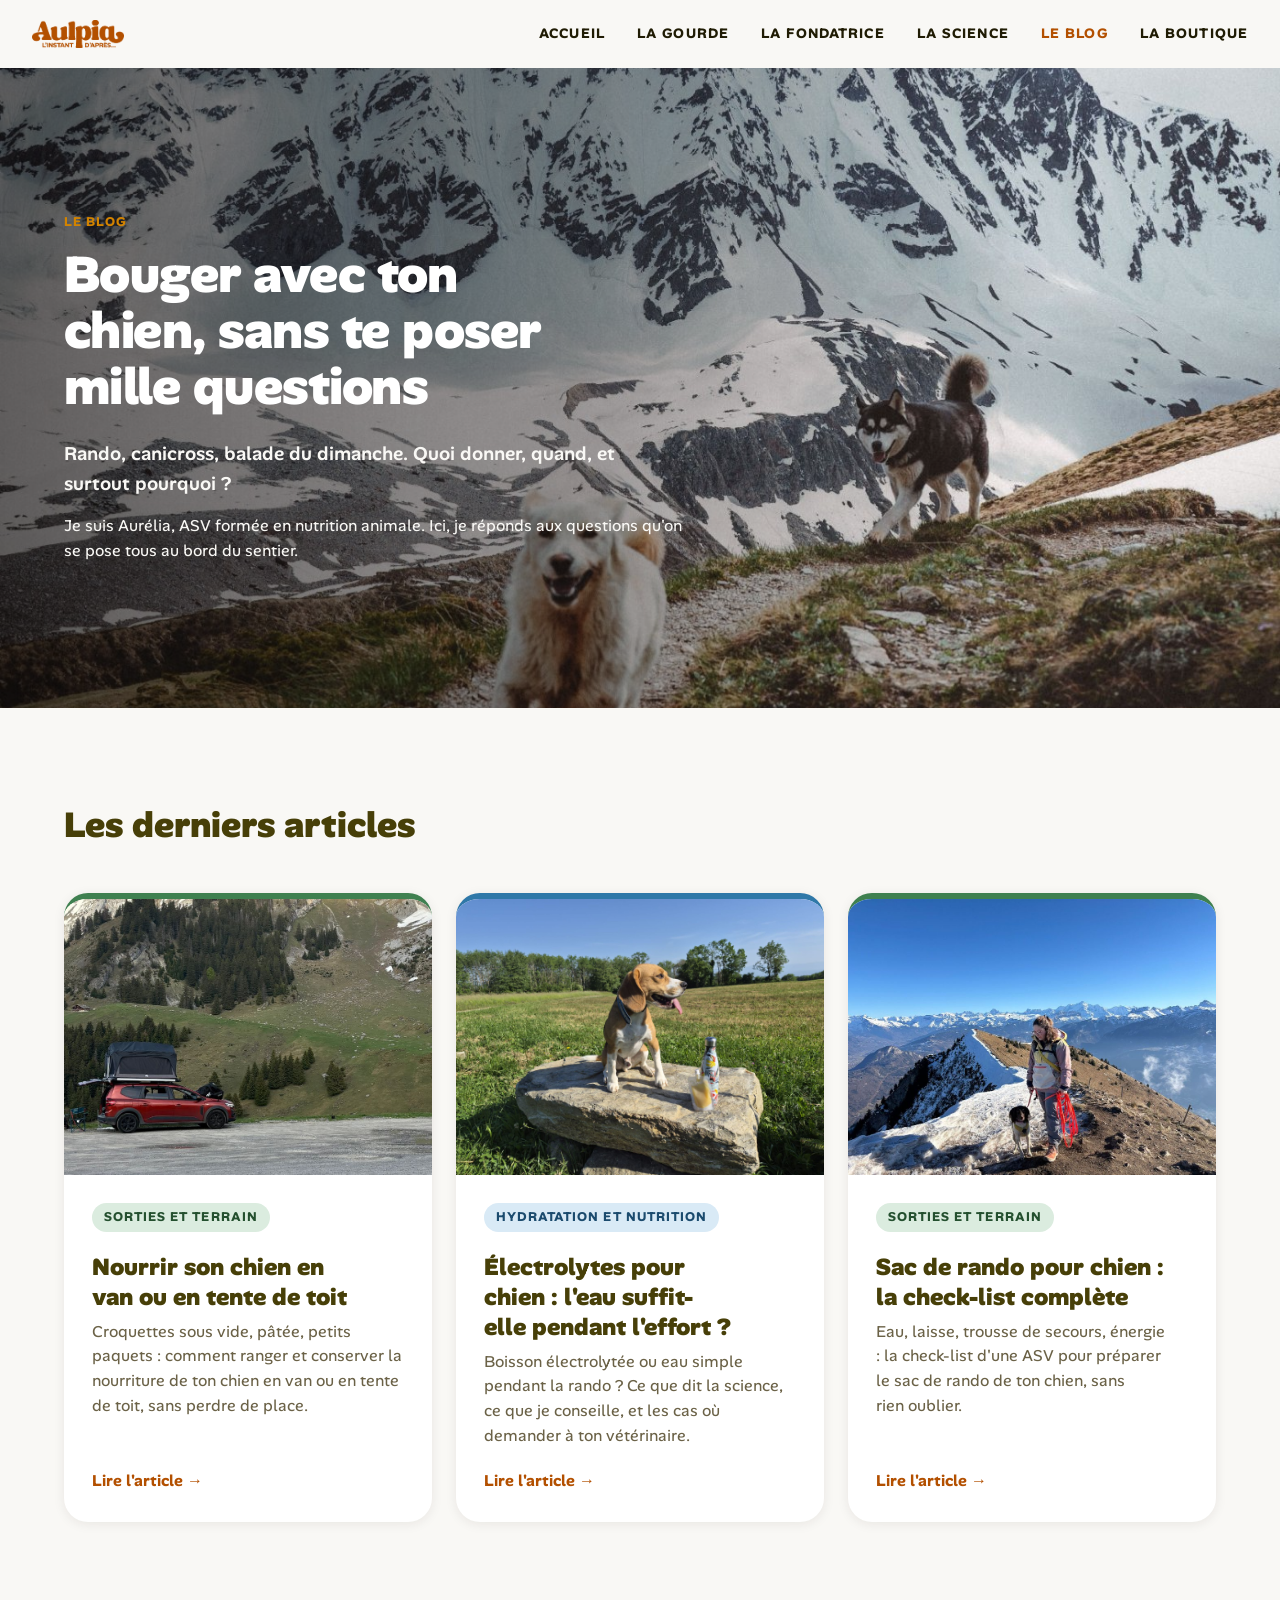
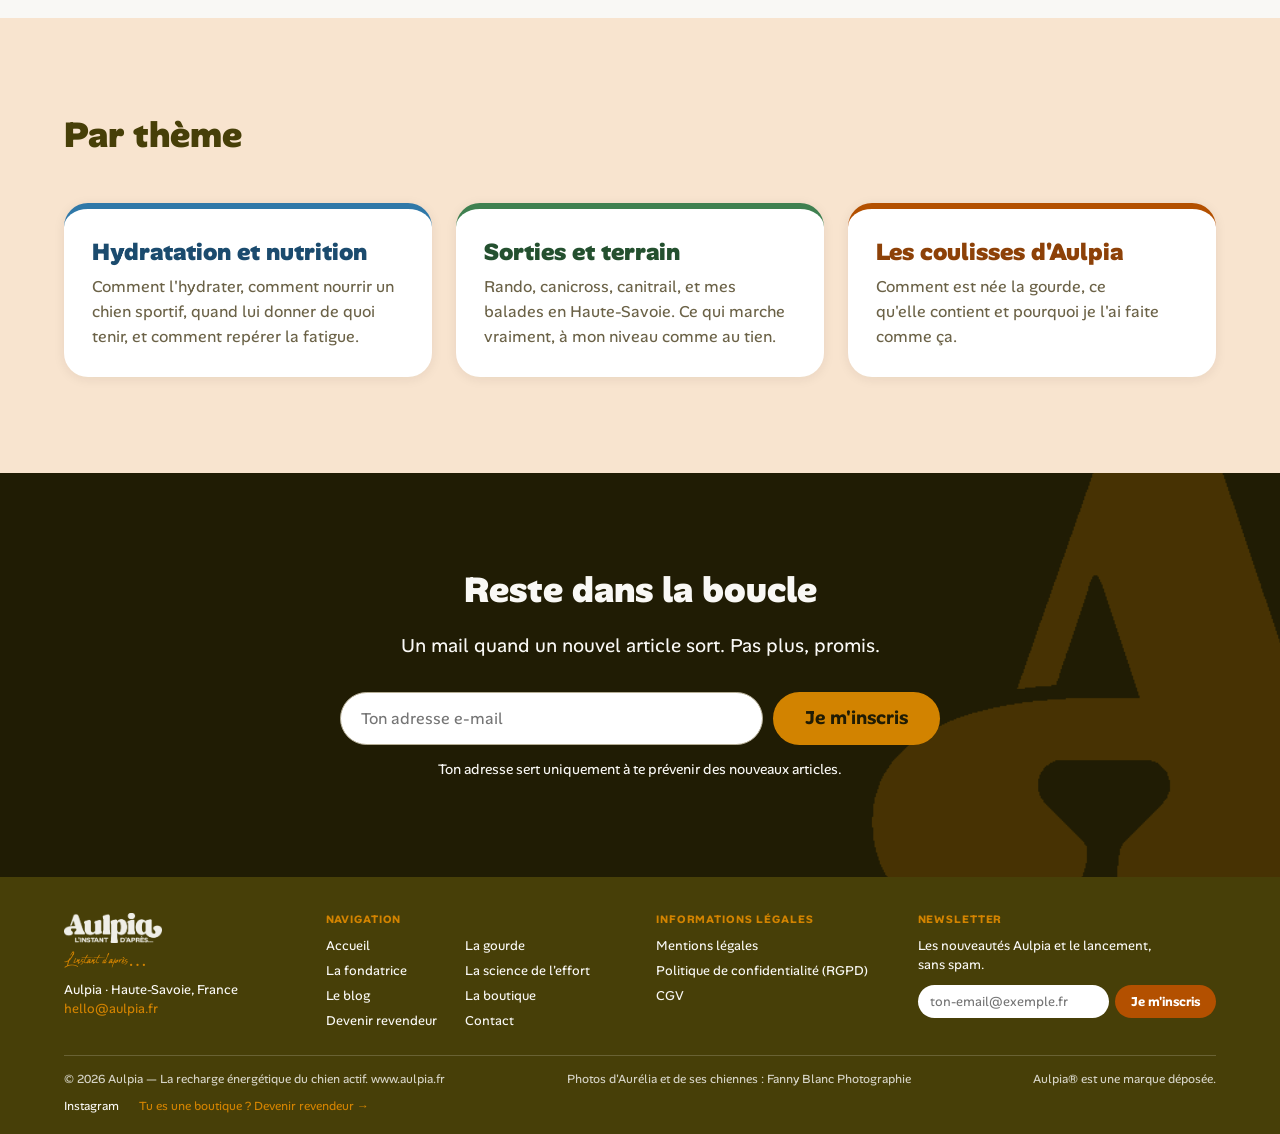
==== blog/index.html @ 5900c1dd "Add files via upload" ====
<!DOCTYPE html>
<html lang="fr">
<head>
<meta charset="utf-8">
<meta name="viewport" content="width=device-width, initial-scale=1">
<title>Le blog · Aulpia</title>
<meta name="description" content="Rando, canicross, balade du dimanche : quoi donner à ton chien, quand, et pourquoi. Le blog d'Aurélia, ASV formée en nutrition animale.">
<link rel="icon" type="image/png" href="../images/icon-a.png">
<link rel="stylesheet" href="../css/aulpia.css">
<script>document.documentElement.classList.add('js')</script>
<script src="../js/aulpia.js" defer></script>
<style>
  .theme-hydra{--t:#2f78a8;--t-bg:#d9eaf6;--t-text:#1b4b6e}
  .theme-terrain{--t:#3f8050;--t-bg:#dbecdf;--t-text:#24502f}
  .theme-coulisses{--t:#b35000;--t-bg:#f6dccb;--t-text:#8d4108}
  .card[class*="theme-"]{border-top:6px solid var(--t)}
  .card[class*="theme-"] .card__body .eyebrow{display:inline-block;width:fit-content;align-self:flex-start;background:var(--t-bg);color:var(--t-text);padding:4px 12px;border-radius:var(--radius-pill);margin:0 0 12px}
  .card--line[class*="theme-"] h3{color:var(--t-text)}
</style>
</head>
<body data-page="blog" data-root="../">
<!--@header-->
<header class="site-header">
  <a class="site-header__logo" href="/" aria-label="Aulpia, retour à l'accueil"><img src="../images/logo-terracotta.png" alt="Aulpia" width="92" height="28"></a>
  <button class="menu-toggle" type="button" aria-expanded="false" aria-controls="site-nav">Menu</button>
  <nav class="site-nav" id="site-nav" aria-label="Navigation principale">
    <a href="/" data-nav="accueil">Accueil</a>
    <a href="/la-gourde/" data-nav="gourde">La gourde</a>
    <a href="/la-fondatrice/" data-nav="fondatrice">La fondatrice</a>
    <a href="/la-science-de-leffort/" data-nav="science">La science</a>
    <a href="/blog/" data-nav="blog" aria-current="page">Le blog</a>
    <a href="https://boutique.aulpia.fr/products/aulpia-recharge-energetique-chien-actif">La boutique</a>
  </nav>
</header>
<!--@/header-->
<main>

  <section class="hero-home hero-home--left">
    <div class="hero-home__bg" data-parallax style="background-image:url('../images/accueil-sentier-chiens.jpg');background-position:center 60%" aria-hidden="true"></div>
    <div class="hero-home__shade"></div>
    <div class="hero-home__inner on-dark">
      <div class="hero-home__text">
        <span class="eyebrow">Le blog</span>
        <h1>Bouger avec ton chien, sans te poser mille questions</h1>
        <p class="strong-lead">Rando, canicross, balade du dimanche. Quoi donner, quand, et surtout pourquoi&nbsp;?</p>
        <p>Je suis Aurélia, ASV formée en nutrition animale. Ici, je réponds aux questions qu'on se pose tous au bord du sentier.</p>
      </div>
    </div>
  </section>

  <section class="section" id="derniers-articles">
    <div class="container">
      <div class="section-head reveal">
        <h2>Les derniers articles</h2>
      </div>
      <div class="grid-3 reveal">
        <a class="card theme-terrain" href="/blog/nourrir-chien-van-tente-de-toit/" style="color:inherit">
          <img class="card__img" src="../images/blog-van-card.jpg" alt="Voiture rouge équipée d'une tente de toit, garée au pied d'une montagne aux sommets en partie enneigés" style="object-position:center 60%" loading="lazy">
          <div class="card__body">
            <span class="eyebrow">Sorties et terrain</span>
            <h3>Nourrir son chien en van ou en tente de toit</h3>
            <p>Croquettes sous vide, pâtée, petits paquets&nbsp;: comment ranger et conserver la nourriture de ton chien en van ou en tente de toit, sans perdre de place.</p>
            <span class="link-arrow" style="margin-top:auto;padding-top:12px">Lire l'article →</span>
          </div>
        </a>
        <a class="card theme-hydra" href="/blog/electrolytes-chien-effort-eau-suffit/" style="color:inherit">
          <img class="card__img" src="../images/science-pause-beagle.jpg" alt="Chien qui boit dans une gamelle pliable pendant une pause en randonnée" style="object-position:center 50%" loading="lazy">
          <div class="card__body">
            <span class="eyebrow">Hydratation et nutrition</span>
            <h3>Électrolytes pour chien&nbsp;: l'eau suffit-elle pendant l'effort&nbsp;?</h3>
            <p>Boisson électrolytée ou eau simple pendant la rando&nbsp;? Ce que dit la science, ce que je conseille, et les cas où demander à ton vétérinaire.</p>
            <span class="link-arrow" style="margin-top:auto;padding-top:12px">Lire l'article →</span>
          </div>
        </a>
        <a class="card theme-terrain" href="/blog/sac-rando-chien-checklist/" style="color:inherit">
          <img class="card__img" src="../images/blog-sac-rando-card.jpg" alt="Aurélia et son chien sur une crête de montagne enneigée, face à un large panorama sur les Alpes" style="object-position:55% 80%" loading="lazy">
          <div class="card__body">
            <span class="eyebrow">Sorties et terrain</span>
            <h3>Sac de rando pour chien&nbsp;: la check-list complète</h3>
            <p>Eau, laisse, trousse de secours, énergie : la check-list d'une ASV pour préparer le sac de rando de ton chien, sans rien oublier.</p>
            <span class="link-arrow" style="margin-top:auto;padding-top:12px">Lire l'article →</span>
          </div>
        </a>
      </div>
    </div>
  </section>

  <section class="section section--miel" id="themes">
    <div class="container">
      <div class="section-head reveal">
        <h2>Par thème</h2>
      </div>
      <div class="grid-3 reveal">
        <article class="card card--line theme-hydra"><div class="card__body">
          <h3>Hydratation et nutrition</h3>
          <p>Comment l'hydrater, comment nourrir un chien sportif, quand lui donner de quoi tenir, et comment repérer la fatigue.</p>
        </div></article>
        <article class="card card--line theme-terrain"><div class="card__body">
          <h3>Sorties et terrain</h3>
          <p>Rando, canicross, canitrail, et mes balades en Haute-Savoie. Ce qui marche vraiment, à mon niveau comme au tien.</p>
        </div></article>
        <article class="card card--line theme-coulisses"><div class="card__body">
          <h3>Les coulisses d'Aulpia</h3>
          <p>Comment est née la gourde, ce qu'elle contient et pourquoi je l'ai faite comme ça.</p>
        </div></article>
      </div>
    </div>
  </section>

  <section class="section section--dark on-dark" id="newsletter" style="position:relative;overflow:hidden">
    <div class="icon-watermark" aria-hidden="true"></div>
    <div class="narrow center reveal" style="position:relative">
      <h2>Reste dans la boucle</h2>
      <p class="lead">Un mail quand un nouvel article sort. Pas plus, promis.</p>
      <form class="signup__form" method="POST" action="https://206670fb.sibforms.com/serve/[base64]" target="_blank" data-brevo data-thanks="Merci, c'est noté ! Tu seras prévenu·e à chaque nouvel article." data-thanks-class="signup__thanks" style="margin-top:32px">
        <label class="sr-only" for="blog-email">Ton adresse e-mail</label>
        <div class="signup__row">
          <input class="signup__input" id="blog-email" type="email" name="EMAIL" autocomplete="email" placeholder="Ton adresse e-mail" required>
          <input type="text" name="email_address_check" value="" tabindex="-1" autocomplete="off" aria-hidden="true" style="display:none">
          <input type="hidden" name="locale" value="fr">
          <button class="btn" type="submit">Je m'inscris</button>
        </div>
      </form>
      <p class="caption" style="margin-top:14px">Ton adresse sert uniquement à te prévenir des nouveaux articles.</p>
    </div>
  </section>

</main>
<!--@footer-->
<footer class="site-footer">
  <div class="site-footer__grid">
    <div class="site-footer__brand">
      <img class="site-footer__logo" src="../images/logo-beige.png" alt="Aulpia — L'instant d'après…" width="98" height="30">
      <p class="site-footer__tagline">L'instant d'après…</p>
      <p>Aulpia · Haute-Savoie, France<br><a class="site-footer__mail" href="mailto:hello@aulpia.fr">hello@aulpia.fr</a></p>
    </div>
    <div>
      <h2 class="site-footer__title">Navigation</h2>
      <div class="site-footer__links site-footer__links--2col">
        <a href="/">Accueil</a>
        <a href="/la-gourde/">La gourde</a>
        <a href="/la-fondatrice/">La fondatrice</a>
        <a href="/la-science-de-leffort/">La science de l'effort</a>
        <a href="/blog/">Le blog</a>
        <a href="https://boutique.aulpia.fr/products/aulpia-recharge-energetique-chien-actif">La boutique</a>
        <a href="/professionnels/">Devenir revendeur</a>
        <a href="/contact/">Contact</a>
      </div>
    </div>
    <div>
      <h2 class="site-footer__title">Informations légales</h2>
      <div class="site-footer__links">
        <a href="/mentions-legales/">Mentions légales</a>
        <a href="/politique-de-confidentialite/">Politique de confidentialité (RGPD)</a>
        <a href="/cgv/">CGV</a>
      </div>
    </div>
    <div>
      <h2 class="site-footer__title">Newsletter</h2>
      <p>Les nouveautés Aulpia et le lancement, sans spam.</p>
      <form method="POST" action="https://206670fb.sibforms.com/serve/[base64]" target="_blank" data-brevo>
        <label class="sr-only" for="newsletter-email">Ton e-mail</label>
        <input class="site-footer__input" id="newsletter-email" type="email" name="EMAIL" autocomplete="email" placeholder="ton-email@exemple.fr" required>
        <input type="text" name="email_address_check" value="" tabindex="-1" autocomplete="off" aria-hidden="true" style="display:none">
        <input type="hidden" name="locale" value="fr">
        <button class="site-footer__btn" type="submit">Je m'inscris</button>
      </form>
    </div>
  </div>
  <div class="site-footer__bottom">
    <span>© 2026 Aulpia — La recharge énergétique du chien actif. www.aulpia.fr</span>
    <span>Photos d'Aurélia et de ses chiennes : Fanny Blanc Photographie</span>
    <span>Aulpia® est une marque déposée.</span>
    <div class="site-footer__bottom-links">
      <a href="https://www.instagram.com/aulpia.nutrition/" target="_blank" rel="noopener">Instagram</a>
      <a href="/professionnels/">Tu es une boutique&nbsp;? Devenir revendeur →</a>
    </div>
  </div>
</footer>
<!--@/footer-->
</body>
</html>
---- css/aulpia.css ----
/* Aulpia — feuille de style unique du site (tokens du design system Aulpia) */
@font-face{font-family:'Alan Sans';font-style:normal;font-weight:300 900;font-display:swap;src:url('../fonts/AlanSans-Variable.ttf') format('truetype-variations'),url('../fonts/AlanSans-Variable.ttf') format('truetype')}
@font-face{font-family:'Abuget';font-style:normal;font-weight:400;font-display:swap;src:url('../fonts/Abuget.ttf') format('truetype')}

:root{
  --terracotta-200:#ebb799;--terracotta-300:#dc9469;--terracotta-400:#c9723a;--terracotta:#b35000;--terracotta-600:#8d4108;--terracotta-800:#47240b;
  --miel-200:#f6cca1;--miel-300:#edb373;--miel-400:#e19b45;--miel:#d28300;--miel-700:#7a4d11;--miel-800:#513510;--honey:var(--miel);
  --olive-100:#d9d5c9;--olive-200:#b4ad95;--olive-300:#8f8664;--olive-400:#6b6136;--olive:#473f08;--olive-800:#201c04;
  --miel-tint:#f8e4cf;--beige-100:#fcfcfa;--beige-200:#f9f8f5;--beige:#efeee7;--cream-warm:var(--beige-200);--white:#fff;
  --bg-page:var(--beige-200);--bg-surface:var(--white);
  --text-primary:var(--olive-800);--text-muted:#6b6247;
  --accent-primary:var(--terracotta);--accent-primary-hover:var(--terracotta-600);
  --border-subtle:#ded9c8;--border-strong:var(--olive-800);
  --link:var(--terracotta);--link-hover:var(--terracotta-600);

  --font-body:'Alan Sans',-apple-system,'Segoe UI',sans-serif;
  --font-accent:'Abuget',cursive;

  /* Échelle typographique unique du site */
  --fs-h1:52px;--fs-h2:36px;--fs-h3:24px;
  --fs-lead:19px;--fs-body:16px;--fs-small:14px;--fs-eyebrow:13px;
  --fs-accent:48px;--fs-quote:42px;
  --lh-tight:1.08;--lh-heading:1.15;--lh-body:1.55;--ls-eyebrow:0.08em;

  --radius-s:8px;--radius-m:14px;--radius-l:24px;--radius-pill:999px;
  --shadow-card:0 2px 12px rgba(32,28,4,0.08);--shadow-raised:0 8px 24px rgba(32,28,4,0.14);
  --ease:cubic-bezier(.4,0,.2,1);

  /* Largeurs et rythme */
  --container:1180px;--measure:720px;--narrow:600px;
  --section-y:96px;--gutter:64px;--split-gap:64px;
}
@media (max-width:960px){:root{--fs-h1:42px;--fs-h2:31px;--fs-h3:22px;--fs-accent:40px;--fs-quote:36px;--section-y:76px;--gutter:36px;--split-gap:44px}}
@media (max-width:600px){:root{--fs-h1:34px;--fs-h2:27px;--fs-h3:20px;--fs-lead:17px;--fs-accent:34px;--fs-quote:30px;--section-y:60px;--gutter:20px;--split-gap:32px}}

*{box-sizing:border-box}
html{-webkit-text-size-adjust:100%;scroll-behavior:smooth}
body{margin:0;background:var(--bg-page);color:var(--text-primary);font-family:var(--font-body);font-size:var(--fs-body);line-height:var(--lh-body);-webkit-font-smoothing:antialiased}
img{max-width:100%;display:block}
a{color:var(--link);text-decoration:none}
a:hover{color:var(--link-hover)}
:focus-visible{outline:2px solid var(--accent-primary);outline-offset:3px}
.sr-only{position:absolute;width:1px;height:1px;padding:0;margin:-1px;overflow:hidden;clip:rect(0,0,0,0);white-space:nowrap;border:0}

/* ---------- En-tête (identique sur toutes les pages) ---------- */
.site-header{position:relative;z-index:30;display:flex;align-items:center;justify-content:space-between;gap:24px;padding:20px 32px;background:var(--bg-page)}
.site-header__logo{display:flex}
.site-header__logo img{height:28px;width:auto}
.site-nav{display:flex;align-items:center;gap:32px}
.site-nav a{font-size:var(--fs-small);font-weight:700;letter-spacing:var(--ls-eyebrow);text-transform:uppercase;color:var(--text-primary);transition:color .2s var(--ease)}
.site-nav a:hover,.site-nav a[aria-current="page"]{color:var(--accent-primary)}
.menu-toggle{display:none;align-items:center;justify-content:center;min-height:44px;padding:0 18px;border:none;border-radius:var(--radius-pill);background:transparent;box-shadow:inset 0 0 0 1px var(--border-strong);font-family:var(--font-body);font-size:var(--fs-eyebrow);font-weight:700;letter-spacing:var(--ls-eyebrow);text-transform:uppercase;color:var(--text-primary);cursor:pointer}
@media (max-width:880px){
  .site-header{padding:14px 20px}
  .menu-toggle{display:inline-flex}
  .site-nav{display:none;position:absolute;top:100%;left:0;right:0;flex-direction:column;align-items:stretch;gap:0;padding:4px 20px 20px;background:var(--bg-page);box-shadow:0 16px 24px rgba(32,28,4,0.08)}
  .site-header.is-open .site-nav{display:flex}
  .site-nav a{padding:15px 0;border-bottom:1px solid var(--border-subtle);font-size:15px}
}

/* ---------- Pied de page (identique sur toutes les pages) ---------- */
.site-footer{background:var(--olive);color:var(--cream-warm);padding:36px 64px 18px;font-size:13px}
.site-footer__grid{max-width:1180px;margin:0 auto;display:grid;grid-template-columns:1fr 1.3fr 1fr 1.3fr;gap:32px;align-items:start}
.site-footer__logo{height:30px;width:auto;margin-bottom:8px}
.site-footer .site-footer__tagline{font-family:var(--font-accent);font-size:19px;line-height:1.1;color:var(--honey);margin:0 0 8px}
.site-footer p{font-size:13px;line-height:1.5;margin:0;color:var(--cream-warm)}
.site-footer__title{font-size:11px;font-weight:700;letter-spacing:var(--ls-eyebrow);text-transform:uppercase;color:var(--honey);margin:0 0 10px;line-height:1.2}
.site-footer__links{display:flex;flex-direction:column;gap:5px}
.site-footer__links--2col{display:grid;grid-template-columns:repeat(2,max-content);gap:5px 28px}
.site-footer a{font-size:13px;color:var(--cream-warm);transition:color .25s var(--ease)}
.site-footer a:hover{color:var(--honey)}
.site-footer .site-footer__mail{color:var(--honey)}
.site-footer .site-footer__mail:hover{color:var(--miel-300)}
.site-footer form{margin:10px 0 0;display:flex;gap:6px}
.site-footer__input{flex:1;min-width:0;padding:8px 12px;border:none;border-radius:var(--radius-pill);font-family:var(--font-body);font-size:13px;background:var(--white);color:var(--text-primary)}
.site-footer__btn{flex-shrink:0;border:none;cursor:pointer;font-family:var(--font-body);font-weight:700;font-size:13px;border-radius:var(--radius-pill);padding:8px 16px;background:var(--accent-primary);color:var(--white)}
.site-footer__btn:hover{background:var(--accent-primary-hover)}
a.site-footer__btn,a.site-footer__btn:hover{color:var(--white)}
.site-footer .site-footer__thanks{color:var(--honey);font-weight:700;margin-top:10px}
.site-footer__bottom{max-width:1180px;margin:24px auto 0;padding-top:14px;border-top:1px solid rgba(239,238,231,0.2);display:flex;align-items:center;justify-content:space-between;flex-wrap:wrap;gap:8px 24px}
.site-footer__bottom span{font-size:12px;color:var(--cream-warm);opacity:.8}
.site-footer__bottom-links{display:flex;gap:20px;flex-wrap:wrap}
.site-footer__bottom a{font-size:12px}
.site-footer__bottom a:last-child{color:var(--honey)}
@media (max-width:960px){.site-footer{padding:32px 36px 16px}.site-footer__grid{grid-template-columns:1fr 1fr;gap:24px 32px}}
@media (max-width:600px){.site-footer{padding:28px 20px 16px}.site-footer__grid{grid-template-columns:1fr;gap:20px}.site-footer__links--2col{grid-template-columns:1fr 1fr;column-gap:16px}.site-footer__bottom{flex-direction:column;align-items:flex-start}}

/* ---------- Mise en page ---------- */
.section{padding:var(--section-y) var(--gutter)}
.container{max-width:var(--container);margin:0 auto}
.measure{max-width:var(--measure)}
.narrow{max-width:var(--narrow);margin-left:auto;margin-right:auto}
.center{text-align:center}
.split{display:grid;grid-template-columns:repeat(2,minmax(0,1fr));gap:var(--split-gap);align-items:center}
.split--top{align-items:start}
.grid-2,.grid-3,.grid-4{display:grid;gap:24px}
.grid-2{grid-template-columns:repeat(2,minmax(0,1fr))}
.grid-3{grid-template-columns:repeat(3,minmax(0,1fr))}
@media (max-width:860px){.split{grid-template-columns:1fr !important}.split > .photo.ratio-3-4,.split > .photo.ratio-4-5{aspect-ratio:4/3;max-width:none !important}}
@media (max-width:760px){.grid-3{grid-template-columns:1fr}}
@media (max-width:640px){.grid-2{grid-template-columns:1fr}}

.section--olive{background:var(--olive)}
.section--dark{background:var(--olive-800)}
.section--photo{position:relative;background-size:cover;background-position:center}
.section--photo > *{position:relative}

/* ---------- Typographie ---------- */
h1,h2,h3{font-family:var(--font-body);font-weight:800;color:var(--olive);text-wrap:balance}
h1,.h1{font-size:var(--fs-h1);line-height:var(--lh-tight);letter-spacing:-0.01em;margin:0 0 24px}
h2,.h2{font-size:var(--fs-h2);line-height:var(--lh-heading);margin:0 0 20px}
h3,.h3{font-size:var(--fs-h3);line-height:1.25;margin:0 0 12px}
p{margin:0 0 16px;color:var(--text-muted);text-wrap:pretty}
p:last-child{margin-bottom:0}
.lead{font-size:var(--fs-lead)}
.strong-lead{font-size:var(--fs-lead);font-weight:600;color:var(--olive)}
.eyebrow{display:block;font-size:var(--fs-eyebrow);font-weight:700;letter-spacing:var(--ls-eyebrow);text-transform:uppercase;color:var(--accent-primary);margin:0 0 14px}
.caption{font-size:var(--fs-small);color:var(--text-muted);line-height:var(--lh-body)}
.accent{display:block;font-family:var(--font-accent);font-weight:400;font-size:var(--fs-accent);line-height:1.15;color:var(--honey);margin:0 0 8px}
.section-head{max-width:var(--measure);margin-bottom:48px}
.section-head--center{margin-left:auto;margin-right:auto;text-align:center}
.section-head > :last-child{margin-bottom:0}
.legal-list{text-transform:uppercase;letter-spacing:var(--ls-eyebrow);font-size:var(--fs-small);font-weight:700;color:var(--text-primary)}

/* Fonds sombres : un seul jeu de couleurs */
.on-dark h1,.on-dark h2,.on-dark h3{color:var(--cream-warm)}
.on-dark p,.on-dark .caption,.on-dark .strong-lead{color:var(--cream-warm)}
.on-dark .eyebrow{color:var(--honey)}
.on-dark .link-arrow{color:var(--honey)}
.on-dark .link-arrow:hover{color:var(--miel-300)}
/* Cartes blanches posées sur un fond sombre : texte foncé lisible */
.on-dark .card:not(.card--dark) h3{color:var(--olive)}
.on-dark .card:not(.card--dark) p{color:var(--text-primary)}
.on-dark .card:not(.card--dark) .eyebrow{color:var(--accent-primary)}

/* ---------- Boutons et liens ---------- */
/* Une seule animation pour tous les boutons du site : léger soulèvement + couleur plus profonde */
.btn,.site-footer__btn,.menu-toggle{transition:background-color .25s var(--ease),color .25s var(--ease),box-shadow .25s var(--ease),transform .25s var(--ease)}
.btn:hover,.site-footer__btn:hover{transform:translateY(-2px);box-shadow:0 6px 16px rgba(32,28,4,0.18)}
.btn:active,.site-footer__btn:active{transform:translateY(0);box-shadow:none}
.btn{display:inline-flex;align-items:center;justify-content:center;gap:8px;min-height:52px;padding:15px 32px;border:none;border-radius:var(--radius-pill);background:var(--accent-primary);color:var(--white);font-family:var(--font-body);font-size:var(--fs-lead);font-weight:700;line-height:1.2;text-align:center;cursor:pointer}
.btn:hover{background:var(--accent-primary-hover);color:var(--white)}
.on-dark .btn{background:var(--miel);color:var(--olive-800)}
.on-dark .btn:hover{background:var(--miel-400);color:var(--olive-800)}
.btn--ghost,.on-dark .btn--ghost{background:transparent;color:var(--cream-warm);box-shadow:inset 0 0 0 1.5px var(--cream-warm)}
.btn--ghost:hover,.on-dark .btn--ghost:hover{background:rgba(249,248,245,0.14);color:var(--cream-warm);box-shadow:inset 0 0 0 1.5px var(--cream-warm),0 6px 16px rgba(32,28,4,0.18)}
.menu-toggle:hover{background:var(--olive-800);color:var(--cream-warm)}
.link-arrow{display:inline-block;font-size:var(--fs-body);font-weight:700;color:var(--link);transition:color .25s var(--ease),transform .25s var(--ease)}
.link-arrow:hover{transform:translateX(3px)}
.actions{display:flex;flex-wrap:wrap;align-items:center;gap:16px 28px;margin-top:32px}
.actions--center{justify-content:center}
@media (max-width:600px){.btn{width:100%;padding:15px 24px}.actions{gap:16px}}

/* ---------- Étiquettes ---------- */
.tags{display:flex;flex-wrap:wrap;gap:10px;margin:24px 0 0}
.tag{display:inline-flex;align-items:center;white-space:nowrap;padding:5px 14px;border-radius:var(--radius-pill);box-shadow:inset 0 0 0 1px var(--border-strong);font-size:var(--fs-eyebrow);font-weight:700;letter-spacing:var(--ls-eyebrow);text-transform:uppercase;color:var(--text-primary)}

/* ---------- Photos ---------- */
.photo{border-radius:var(--radius-l);overflow:hidden;background:var(--beige)}
.photo img{width:100%;height:100%;object-fit:cover;transition:transform 1.2s cubic-bezier(.2,.6,.2,1)}
.photo:hover img{transform:scale(1.04)}
.ratio-3-4{aspect-ratio:3/4}.ratio-4-5{aspect-ratio:4/5}.ratio-4-3{aspect-ratio:4/3}.ratio-16-9{aspect-ratio:16/9}
.photo-band{height:280px;border-radius:var(--radius-l);overflow:hidden}
.photo-band img{width:100%;height:100%;object-fit:cover}
@media (max-width:600px){.photo-band{height:200px}}

/* ---------- Cartes ---------- */
.card{display:flex;flex-direction:column;background:var(--bg-surface);border-radius:var(--radius-l);box-shadow:var(--shadow-card);overflow:hidden}
.card__img{width:100%;aspect-ratio:4/3;object-fit:cover}
.card__body{display:flex;flex-direction:column;gap:8px;padding:28px;flex:1}
.card__body .eyebrow{margin:0}
.card h3{margin:0}
.card p{margin:0}
.card--line{border-top:4px solid var(--honey)}
.card--dark{background:var(--olive-800);box-shadow:none}
.card--dark h3{color:var(--cream-warm)}
.card--dark p{color:var(--olive-100)}
.card__number{font-size:56px;font-weight:800;line-height:1;letter-spacing:-0.02em;color:var(--honey)}
.card dl{margin:8px 0 0;display:flex;flex-direction:column;gap:14px}
.card dt{font-size:var(--fs-eyebrow);font-weight:700;letter-spacing:var(--ls-eyebrow);text-transform:uppercase;color:var(--accent-primary);margin-bottom:2px}
.card dd{margin:0;font-size:var(--fs-small);color:var(--text-muted);line-height:var(--lh-body)}

/* ---------- Encadrés ---------- */
.callout{background:var(--bg-surface);border-radius:var(--radius-l);box-shadow:inset 0 0 0 1px var(--border-subtle);padding:48px}
.callout--small{padding:22px 26px}
.callout--small p{color:var(--text-primary)}
.callout--highlight{background:var(--miel);box-shadow:none;text-align:center}
.callout--highlight p{font-size:22px;font-weight:800;line-height:1.45;color:var(--olive-800);max-width:820px;margin:0 auto}
.callout--figure{display:flex;align-items:center;gap:24px;flex-wrap:wrap;background:var(--beige);box-shadow:none;padding:32px 36px}
.callout--figure strong{font-size:44px;font-weight:800;line-height:1;color:var(--accent-primary);white-space:nowrap}
.callout--figure p{color:var(--olive-800);max-width:480px;margin:0}
@media (max-width:600px){.callout{padding:28px 22px}.callout--highlight p{font-size:19px}}

/* ---------- Citations ---------- */
.pullquote{margin:0;padding:0 0 0 28px;border-left:3px solid var(--honey)}
.pullquote p{font-family:var(--font-accent);font-size:var(--fs-quote);line-height:1.3;color:var(--olive);margin:0}
.on-dark .pullquote p{color:var(--cream-warm)}

/* ---------- Listes ---------- */
.dash-list{list-style:none;margin:0;padding:0;display:flex;flex-direction:column;gap:12px}
.dash-list li{display:flex;gap:12px;align-items:flex-start;line-height:var(--lh-body);color:var(--text-primary)}
.dash-list li::before{content:"—";flex-shrink:0;font-weight:700;color:var(--accent-primary)}
.dash-list--muted li{color:var(--text-muted)}
.dash-list--muted li::before{color:var(--olive-300)}
.on-dark .dash-list li{color:var(--cream-warm)}
.on-dark .dash-list li::before{color:var(--honey)}
.dash-list--2col{display:grid;grid-template-columns:1fr 1fr;gap:12px 32px}
@media (max-width:700px){.dash-list--2col{grid-template-columns:1fr}}
.def-list{display:flex;flex-direction:column}
.def-list > div{padding:16px 0;border-bottom:1px solid var(--border-subtle)}
.def-list > div:first-child{padding-top:0}
.def-list strong{display:block;font-size:var(--fs-body);color:var(--text-primary)}
.def-list span{display:block;font-size:var(--fs-small);color:var(--text-muted);margin-top:4px}
.def-list p{font-size:var(--fs-small);color:var(--text-primary);margin:6px 0 0}

/* ---------- Tableaux ---------- */
.table-wrap{border:1px solid var(--border-subtle);border-radius:var(--radius-m);overflow:hidden;background:var(--bg-surface)}
.table{width:100%;border-collapse:collapse;font-size:var(--fs-small)}
.table th{padding:12px 16px;background:var(--beige);text-align:left;font-size:12px;font-weight:700;letter-spacing:var(--ls-eyebrow);text-transform:uppercase;color:var(--text-primary)}
.table td{padding:12px 16px;border-top:1px solid var(--border-subtle);color:var(--text-muted)}
.table td:first-child{color:var(--text-primary);font-weight:600}
@media (max-width:480px){.table th,.table td{padding:10px 12px}}

/* ---------- Prix ---------- */
.prices{display:grid;grid-template-columns:repeat(3,minmax(0,1fr));gap:14px;margin:0 0 8px}
.price{display:flex;flex-direction:column;padding:18px 16px;border-radius:var(--radius-m);background:var(--bg-surface);box-shadow:var(--shadow-card)}
.price__name{font-size:var(--fs-small);font-weight:700;color:var(--text-primary);line-height:1.3}
.price__qty{font-size:13px;color:var(--text-muted);margin:4px 0 14px}
.price__amount{margin-top:auto;font-size:24px;font-weight:800;color:var(--olive)}
.price__unit{font-size:13px;font-weight:700;color:var(--text-primary);margin-top:2px}
.price__saving{font-size:13px;color:var(--text-muted)}
@media (max-width:600px){.prices{grid-template-columns:1fr}.price{display:grid;grid-template-columns:1fr auto;column-gap:12px}.price__qty{margin:2px 0 0}.price__amount{grid-column:2;grid-row:1/3;align-self:center;margin:0}.price__unit,.price__saving{grid-column:1/-1}}

/* ---------- FAQ ---------- */
.faq{border-top:1px solid var(--border-subtle)}
.faq details{border-bottom:1px solid var(--border-subtle)}
.faq summary{list-style:none;display:flex;align-items:center;justify-content:space-between;gap:16px;padding:20px 4px;cursor:pointer;font-size:var(--fs-lead);font-weight:700;color:var(--text-primary)}
.faq summary::-webkit-details-marker{display:none}
.faq summary::after{content:"+";flex-shrink:0;font-size:24px;line-height:1;color:var(--accent-primary)}
.faq details[open] summary::after{content:"–"}
.faq details p{margin:0;padding:0 4px 24px}

/* ---------- Formulaires ---------- */
.form{display:flex;flex-direction:column;gap:16px}
.form-row{display:grid;grid-template-columns:1fr 1fr;gap:16px}
.field{display:flex;flex-direction:column;gap:6px}
.field span{font-size:var(--fs-small);font-weight:600;color:var(--text-primary)}
.field input,.field select,.field textarea{width:100%;font-family:var(--font-body);font-size:var(--fs-body);padding:12px 16px;border-radius:var(--radius-s);border:1.5px solid var(--border-subtle);outline:none;background:var(--bg-surface);color:var(--text-primary);transition:border-color .12s var(--ease)}
.field textarea{min-height:140px;resize:vertical}
.field input:focus,.field select:focus,.field textarea:focus{border-color:var(--accent-primary)}
.on-dark .field span{color:var(--cream-warm)}
.form__note{font-size:var(--fs-small)}
.form__thanks{font-weight:700;color:var(--accent-primary)}
.on-dark .form__thanks{color:var(--honey)}
@media (max-width:600px){.form-row{grid-template-columns:1fr}}

/* ---------- Apparition au défilement ---------- */
.js .reveal{opacity:0;transform:translateY(24px);transition:opacity .8s cubic-bezier(.2,.6,.2,1),transform .8s cubic-bezier(.2,.6,.2,1)}
.js .reveal.is-visible{opacity:1;transform:none}
@keyframes aulpiaHeroZoom{from{transform:scale(1.1)}to{transform:scale(1)}}
@keyframes aulpiaFadeUp{from{opacity:0;transform:translateY(16px)}to{opacity:1;transform:none}}
@media (prefers-reduced-motion:reduce){.js .reveal{opacity:1;transform:none;transition:none}*{animation:none !important}.photo img{transition:none}}

/* =========================================================
   Spécifique par page (même vocabulaire)
   ========================================================= */

/* Accueil — hero photo */
.hero-home{position:relative;min-height:640px;display:flex;align-items:center;overflow:hidden;background:var(--olive-800)}
.hero-home__bg{position:absolute;left:0;right:0;top:-12%;height:124%;background-size:cover;background-position:center 40%;will-change:transform;animation:aulpiaFadeIn 1.4s ease-out both}
@keyframes aulpiaFadeIn{from{opacity:0}to{opacity:1}}
.hero-home__shade{position:absolute;inset:0;background:linear-gradient(180deg,rgba(24,28,4,0.2) 0%,rgba(24,28,4,0.58) 100%)}
.hero-home__inner{position:relative;width:100%;max-width:1280px;margin:0 auto;padding:var(--section-y) var(--gutter)}
.hero-home__text{max-width:620px;animation:aulpiaFadeUp 1.2s ease-out .3s both}
.hero-home h1{color:var(--white)}
.hero-home--right{min-height:680px}
.hero-home--left .hero-home__shade{background:linear-gradient(90deg,rgba(0,0,0,0.6) 0%,rgba(0,0,0,0.38) 45%,rgba(0,0,0,0) 80%)}
@media (max-width:960px){.hero-home--left .hero-home__shade{background:rgba(0,0,0,0.5)}}
.hero-home--right .hero-home__text{margin-left:auto;max-width:600px}
.hero-home--right .hero-home__shade{background:linear-gradient(90deg,rgba(0,0,0,0) 0%,rgba(0,0,0,0.12) 40%,rgba(0,0,0,0.5) 100%)}
@media (max-width:960px){.hero-home--right .hero-home__text{max-width:500px}}
.hero-home--pros .hero-home__bg{left:-30%}
.hero-home--pros .hero-home__text{max-width:460px}
.hero-home--pros .hero-home__shade{background:linear-gradient(90deg,rgba(0,0,0,0) 0%,rgba(0,0,0,0.35) 45%,rgba(0,0,0,0.68) 100%)}
.hero-home--pros .eyebrow{color:var(--cream-warm)}
.hero-home--pros .hero-home__text{text-align:right}
.hero-home--pros .actions{justify-content:flex-end}
@media (max-width:760px){.hero-home--pros .hero-home__text{text-align:left}.hero-home--pros .actions{justify-content:flex-start}}
@media (max-width:1240px){.hero-home--pros .hero-home__shade{background:rgba(0,0,0,0.55)}}
@media (max-width:760px){.hero-home--right .hero-home__text{margin-left:0;max-width:none}.hero-home--pros .hero-home__bg{left:0}.hero-home--pros .hero-home__shade{background:rgba(0,0,0,0.55)}.hero-home--right .hero-home__shade{background:rgba(0,0,0,0.42)}}
@media (max-width:600px){.hero-home{min-height:0}.hero-home__shade{background:rgba(24,28,4,0.6)}}

/* Accueil — cycle */
.cycle{position:relative;width:min(320px,80vw);aspect-ratio:1;margin:0 auto}
.cycle__ring{position:absolute;inset:14%;border-radius:50%;border:2px dashed rgba(237,179,115,0.45)}
.cycle__arrow{position:absolute;transform:translate(-50%,-50%);color:var(--honey);font-size:20px;font-weight:700;line-height:1}
.cycle__step{position:absolute;transform:translate(-50%,-50%);width:30%;aspect-ratio:1;border-radius:50%;display:flex;align-items:center;justify-content:center;text-align:center;box-shadow:var(--shadow-card)}
.cycle__step small{display:block;font-size:10px;font-weight:700;letter-spacing:.08em;opacity:.75}
.cycle__step b{display:block;font-size:12px;font-weight:800;margin-top:2px}
.cycle__center{position:absolute;left:50%;top:50%;transform:translate(-50%,-50%);width:38%;text-align:center}
.cycle__center strong{display:block;font-size:28px;font-weight:800;line-height:1;color:var(--honey)}
.cycle__center span{display:block;font-size:12px;line-height:1.3;margin-top:6px;color:var(--cream-warm)}

/* Accueil — ingrédients */
.ingredients{display:grid;grid-template-columns:repeat(2,minmax(0,1fr));gap:14px;max-width:460px;width:100%;justify-self:center}
.ingredient{aspect-ratio:1;justify-content:space-between;padding:18px}
.ingredient__logo{flex:1;min-height:0;display:flex;align-items:center;justify-content:center}
.ingredient__logo img{max-width:78%;max-height:100%;object-fit:contain;mix-blend-mode:multiply}
.ingredient__logo em{font-style:normal;font-size:12px;font-weight:700;letter-spacing:var(--ls-eyebrow);text-transform:uppercase;color:var(--text-muted);text-align:center}
.ingredient strong{display:block;font-size:15px;font-weight:800;color:var(--olive-800);line-height:1.25}
.ingredient span{display:block;font-size:13px;color:var(--text-muted);margin-top:3px;line-height:1.35}
.ingredient{aspect-ratio:auto;justify-content:flex-start;gap:12px}
.ingredient span.ingredient__origin{color:var(--miel-700);font-weight:700;font-size:12px;letter-spacing:var(--ls-eyebrow);text-transform:uppercase;margin-top:6px}
.ingredient__role{margin:0;font-size:14px;line-height:1.5;color:var(--text-primary)}
@media (max-width:420px){.ingredient{padding:14px}.ingredient strong{font-size:14px}.ingredient span{font-size:12px}.ingredient__role{font-size:13px}}

/* Accueil — chiffres */
.stats{display:grid;grid-template-columns:repeat(3,minmax(0,1fr));gap:20px;margin:0 0 28px}
.stat{text-align:center}
.stat__value{width:clamp(84px,24vw,112px);aspect-ratio:1;border-radius:50%;background:var(--white);box-shadow:var(--shadow-card);display:flex;align-items:center;justify-content:center;margin:0 auto 12px;font-size:clamp(22px,6vw,30px);font-weight:800;color:var(--accent-primary)}
.stat p{font-size:13px;line-height:1.4;max-width:150px;margin:0 auto}

/* Monogramme */
.monogram{position:relative;overflow:hidden}
.monogram::before{content:"";position:absolute;inset:0;background-repeat:repeat;background-size:220px 220px;pointer-events:none}
.monogram > *{position:relative}
.monogram--olive::before{background-image:url('../images/monogramme-olive.jpg');opacity:.08}
.monogram--terracotta::before{background-image:url('../images/monogramme-terracotta.png');opacity:.1}
.icon-watermark{position:absolute;right:-8%;bottom:-14%;width:48%;max-width:520px;aspect-ratio:1;background:var(--miel);opacity:.22;-webkit-mask:url('../images/icon-a.png') center/contain no-repeat;mask:url('../images/icon-a.png') center/contain no-repeat;pointer-events:none}

/* Gourde — hero */
.hero-gourde{position:relative;overflow:hidden}
.hero-gourde__media{position:absolute;top:0;bottom:0;left:-45%;right:0;overflow:hidden;opacity:.45;animation:aulpiaFadeIn45 1.4s ease-out both}
.hero-gourde__bg{position:absolute;left:0;right:0;top:-12%;height:124%;background-size:cover;background-position:center 45%;will-change:transform}
@keyframes aulpiaFadeIn45{from{opacity:0}to{opacity:.45}}
@keyframes aulpiaFadeIn{from{opacity:0}to{opacity:1}}
.hero-gourde__inner{position:relative;display:grid;grid-template-columns:0.9fr 1fr;gap:var(--split-gap);align-items:center;max-width:1280px;margin:0 auto;padding:72px var(--gutter) var(--section-y);min-height:720px}
@media (max-width:960px){
  .hero-gourde__media{position:relative;left:0;height:340px;opacity:1;animation:aulpiaFadeIn 1.4s ease-out both}
  .hero-gourde__bg{top:-20%;height:140%}
  .hero-gourde__inner{grid-template-columns:1fr;min-height:0;padding-top:40px}
  .hero-gourde__inner > :first-child{display:none}
}
/* Les deux photos de la gourde accompagnent la lecture de la composition */
.split--sticky{align-items:start}
.sticky-media{position:sticky;top:32px;align-self:start;display:grid;grid-template-columns:1fr 1fr;gap:16px;align-items:start}
@media (max-width:860px) and (min-width:641px){.split.split--sticky{grid-template-columns:0.8fr 1fr !important;gap:32px}.sticky-media{grid-template-columns:1fr}.split--sticky .sticky-media .photo{aspect-ratio:4/5}}
@media (max-width:640px){.sticky-media{position:static}}

/* Gourde — dosage */
.dosage{display:grid;grid-template-columns:repeat(3,minmax(0,1fr));margin:0 0 16px}
.dosage > div{padding:0 24px;text-align:center}
.dosage > div + div{border-left:1px solid rgba(239,238,231,0.25)}
.dosage small{display:block;font-size:12px;font-weight:700;letter-spacing:.08em;color:var(--honey)}
.dosage strong{display:block;font-size:38px;font-weight:800;color:var(--cream-warm);margin-top:8px}
@media (max-width:600px){.dosage{grid-template-columns:1fr;gap:20px}.dosage > div + div{border-left:none;border-top:1px solid rgba(239,238,231,0.25);padding-top:20px}.dosage strong{font-size:32px}}
.sports{display:grid;grid-template-columns:repeat(5,minmax(0,1fr));gap:16px;margin:0 0 48px}
.sport{position:relative;border-radius:var(--radius-l);overflow:hidden;aspect-ratio:3/4.3;background-size:cover;background-position:center}
.sport::before{content:"";position:absolute;inset:0;background:linear-gradient(180deg,rgba(24,28,4,0) 40%,rgba(24,28,4,0.9) 100%)}
.sport div{position:absolute;left:0;right:0;bottom:0;padding:16px}
.sport strong{display:block;font-size:15px;font-weight:800;color:var(--white);line-height:1.2;margin-bottom:5px}
.sport span{display:block;font-size:13px;color:var(--cream-warm);line-height:1.35}
@media (max-width:960px){.sports{grid-template-columns:repeat(3,minmax(0,1fr))}}
@media (max-width:600px){.sports{grid-template-columns:repeat(2,minmax(0,1fr))}.sport{aspect-ratio:3/4}}

/* Science — hero clair */
.hero-light{position:relative;overflow:hidden;min-height:680px;display:flex;align-items:center}
.hero-light__bg{position:absolute;left:0;right:0;top:-12%;height:124%;background-size:cover;background-position:center 40%;will-change:transform;animation:aulpiaFadeIn 1.4s ease-out both}
.hero-light__shade{position:absolute;inset:0;background:linear-gradient(90deg,rgba(249,248,245,0.86) 0%,rgba(249,248,245,0.72) 50%,rgba(249,248,245,0.42) 100%)}
.hero-light__inner{position:relative;width:100%;max-width:1280px;margin:0 auto;padding:var(--section-y) var(--gutter)}
.hero-light__text{max-width:640px}
@media (max-width:760px){.hero-light{min-height:0}.hero-light__shade{background:rgba(249,248,245,0.84)}}

/* Hero en deux colonnes (fondatrice, professionnels) */
.hero-split{padding:48px var(--gutter) var(--section-y)}
.hero-split .split{max-width:1280px;margin:0 auto}

/* Contact */
.contact-card{max-width:640px;margin:0 auto;background:var(--bg-page);border-radius:var(--radius-l);box-shadow:var(--shadow-raised);padding:48px 56px}
@media (max-width:600px){.contact-card{padding:32px 22px}}
.contact-card__more{margin-top:40px;padding-top:24px;border-top:1px solid var(--border-subtle)}

/* Pages légales */
.legal-hero{padding:72px var(--gutter) 0}
.legal{padding:48px var(--gutter) var(--section-y)}
.legal article{max-width:var(--measure);margin:0 auto}
.legal h2{font-size:22px;margin:40px 0 12px}
.legal h2:first-child{margin-top:0}
.legal p{color:var(--text-muted)}
.legal a{text-decoration:underline;text-underline-offset:2px}
.legal .dash-list li{font-size:var(--fs-body)}

/* Gourde — calculateur de dose */
.dose-calc{display:grid;grid-template-columns:1.15fr 1fr;margin:0 0 48px}
.dose-calc__form{padding:36px}
.dose-calc__result{padding:36px;background:var(--beige);display:flex;flex-direction:column;justify-content:center}
.on-dark .dose-calc .field span{color:var(--text-primary)}
.dose-calc__kg{display:flex;align-items:center;gap:10px}
.dose-calc__kg input{max-width:140px}
.dose-calc__kg em{font-style:normal;font-weight:700;color:var(--text-primary)}
.dose-calc__sports{border:none;margin:24px 0 0;padding:0}
.dose-calc__sports legend{padding:0;margin-bottom:10px;font-size:var(--fs-small);font-weight:600;color:var(--text-primary)}
.choices{display:flex;flex-wrap:wrap;gap:8px}
.choice{position:relative;cursor:pointer}
.choice input{position:absolute;opacity:0;pointer-events:none}
.choice span{display:inline-flex;align-items:center;white-space:nowrap;min-height:44px;padding:10px 18px;border-radius:var(--radius-pill);box-shadow:inset 0 0 0 1.5px var(--border-subtle);font-size:var(--fs-small);font-weight:700;color:var(--text-primary);transition:background-color .25s var(--ease),color .25s var(--ease),box-shadow .25s var(--ease)}
.choice:hover span{box-shadow:inset 0 0 0 1.5px var(--olive-800)}
.choice input:checked + span{background:var(--miel);color:var(--olive-800);box-shadow:none}
.choice input:focus-visible + span{outline:2px solid var(--accent-primary);outline-offset:3px}
.on-dark .dose-calc__result p{color:var(--text-primary)}
.on-dark .dose-calc__result .caption{color:var(--text-muted)}
.dose-calc__empty{font-size:var(--fs-lead)}
.dose-calc__qty{display:block;font-size:40px;font-weight:800;line-height:1.05;color:var(--olive)}
.dose-calc__qty-note{margin:6px 0 0;font-size:var(--fs-small)}
.dose-calc__when{margin:0;font-size:var(--fs-lead);font-weight:600}
.dose-calc .eyebrow{margin-bottom:8px}
.dose-calc__quote{margin:18px 0 0;padding:2px 0 2px 16px;border-left:3px solid var(--miel)}
.on-dark .dose-calc__quote p,.dose-calc__quote p{margin:0;font-style:italic;font-size:var(--fs-small);line-height:1.6;color:var(--text-muted)}
@media (max-width:860px){.dose-calc{grid-template-columns:1fr}}
@media (max-width:600px){.dose-calc__form,.dose-calc__result{padding:26px 22px}.dose-calc__qty{font-size:34px}}

/* Tableau qui s'empile sur mobile */
.table__sub{display:block;margin-top:2px;font-size:13px;font-weight:400;color:var(--text-muted)}
.table--stack td{vertical-align:top;line-height:1.5}
@media (max-width:700px){
  .table--stack thead{display:none}
  .table--stack tr{display:block;padding:16px;border-top:1px solid var(--border-subtle)}
  .table--stack tr:first-child{border-top:none}
  .table--stack td{display:block;padding:4px 0;border:none}
  .table--stack td:not(:first-child)::before{content:attr(data-label);display:block;margin-top:8px;font-size:12px;font-weight:700;letter-spacing:var(--ls-eyebrow);text-transform:uppercase;color:var(--accent-primary)}
}

/* Fondatrice — hero photo, texte à gauche, sujet décalé à droite */
.hero-home--founder{min-height:680px}
.hero-home--founder .hero-home__bg{right:-35%}
.hero-home--founder .hero-home__text{max-width:480px}
.hero-home--founder .eyebrow{color:var(--cream-warm)}
.hero-home--founder .hero-home__shade{background:linear-gradient(90deg,rgba(0,0,0,0.62) 0%,rgba(0,0,0,0.38) 40%,rgba(0,0,0,0) 70%)}
@media (max-width:1240px){.hero-home--founder .hero-home__shade{background:rgba(0,0,0,0.5)}}
@media (max-width:760px){.hero-home--founder .hero-home__bg{right:0}.hero-home--founder .hero-home__text{max-width:none}}

/* La gourde — hero, texte à gauche, chienne décalée à droite */
.hero-home--gourde .hero-home__bg{right:-45%}
.hero-home--gourde .hero-home__text{max-width:520px}
@media (max-width:1240px){.hero-home--gourde .hero-home__bg{right:-25%}}
@media (max-width:760px){.hero-home--gourde .hero-home__bg{right:0}.hero-home--gourde .hero-home__text{max-width:none}}

/* Science — hero neige : voile à gauche seulement, chienne décalée à droite */
.hero-light--neige .hero-light__shade{background:linear-gradient(90deg,rgba(249,248,245,.92) 0%,rgba(249,248,245,.78) 35%,rgba(249,248,245,0) 62%)}
.hero-light--neige .hero-light__text{max-width:520px}
@media (max-width:1100px){.hero-light--neige .hero-light__text{max-width:460px}}
@media (max-width:760px){.hero-light--neige .hero-light__shade{background:rgba(249,248,245,.8)}.hero-light--neige .hero-light__text{max-width:none}}

.hero-light--passerelle .hero-light__bg{right:-30%}
@media (max-width:760px){.hero-light--passerelle .hero-light__bg{right:0;background-position:42% 40%!important}}


/* Accueil — fonds de section chauds */
.section--terracotta{background:var(--terracotta)}
.section--terracotta.on-dark .eyebrow{color:var(--cream-warm)}
.section--terracotta.on-dark .btn{background:var(--cream-warm);color:var(--terracotta-600)}
.section--terracotta.on-dark .btn:hover{background:var(--white);color:var(--terracotta-600)}
.section--terracotta.on-dark .link-arrow{color:var(--cream-warm)}
.section--miel{background:var(--miel-tint)}
.section--miel .photo{background:var(--miel-200)}





/* Accueil — inscription vente privée */
.signup{padding:clamp(24px,3vw,36px);align-self:center}
.signup h3{margin:0 0 18px}
.signup__label{display:block;font-size:var(--fs-small);font-weight:700;margin-bottom:8px;color:var(--text-primary)}
.signup__row{display:flex;gap:10px;flex-wrap:wrap}
.signup__input{flex:1 1 220px;min-width:0;min-height:52px;padding:0 20px;border:1.5px solid var(--olive-200,#d9d5c9);border-radius:var(--radius-pill);font-family:var(--font-body);font-size:var(--fs-body);background:var(--white);color:var(--text-primary)}
.signup__input:focus{outline:none;border-color:var(--terracotta)}
.signup__row .btn{flex:0 0 auto}
.signup .caption{margin:14px 0 0}
.signup .caption a{color:var(--link);text-decoration:underline}
.signup__thanks{margin:0;padding:16px 20px;border-radius:16px;background:var(--miel-tint);font-weight:700;color:var(--text-primary)}
@media (max-width:600px){.signup__row .btn{flex:1 1 100%}}
.checklist{list-style:none;margin:24px 0 0;padding:0;display:grid;gap:12px}
.checklist li{position:relative;padding-left:30px;font-size:var(--fs-body);font-weight:700}
.checklist li::before{content:'';position:absolute;left:0;top:.2em;width:18px;height:18px;border-radius:50%;background:var(--miel)}
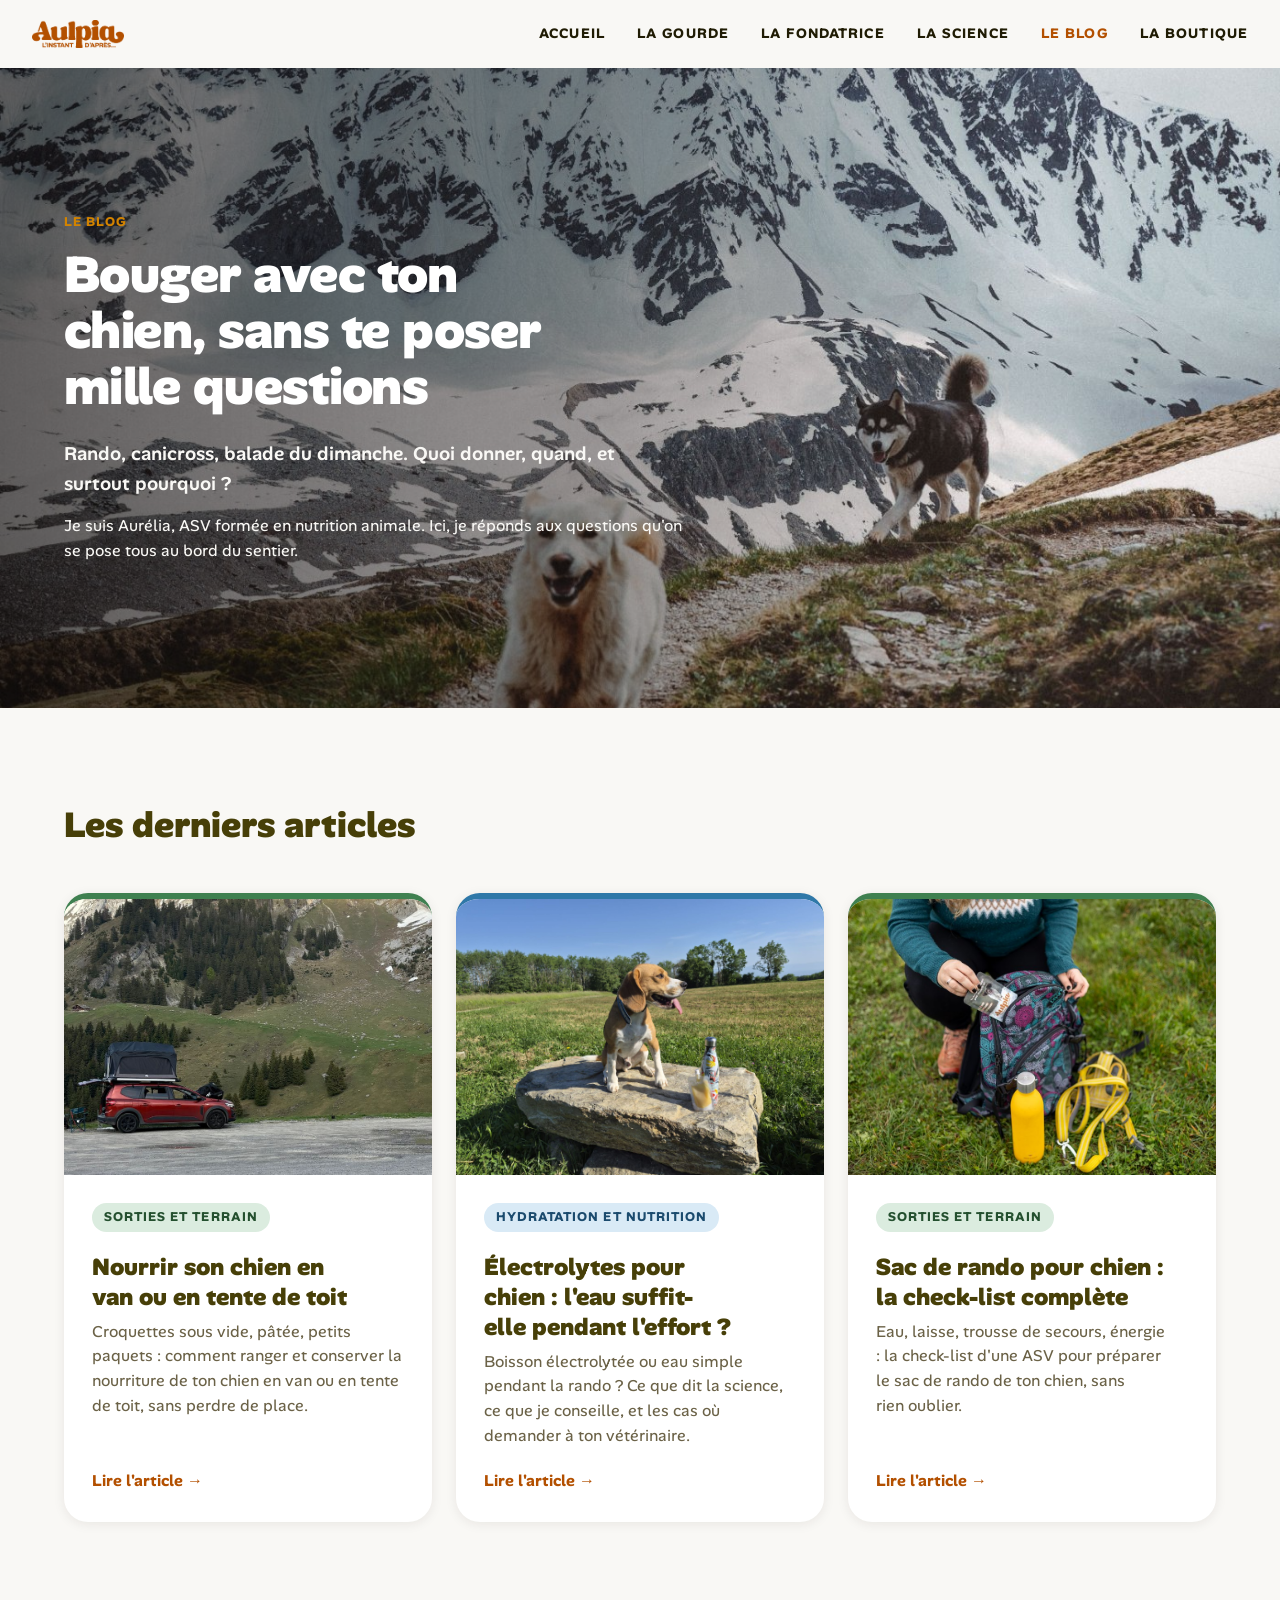
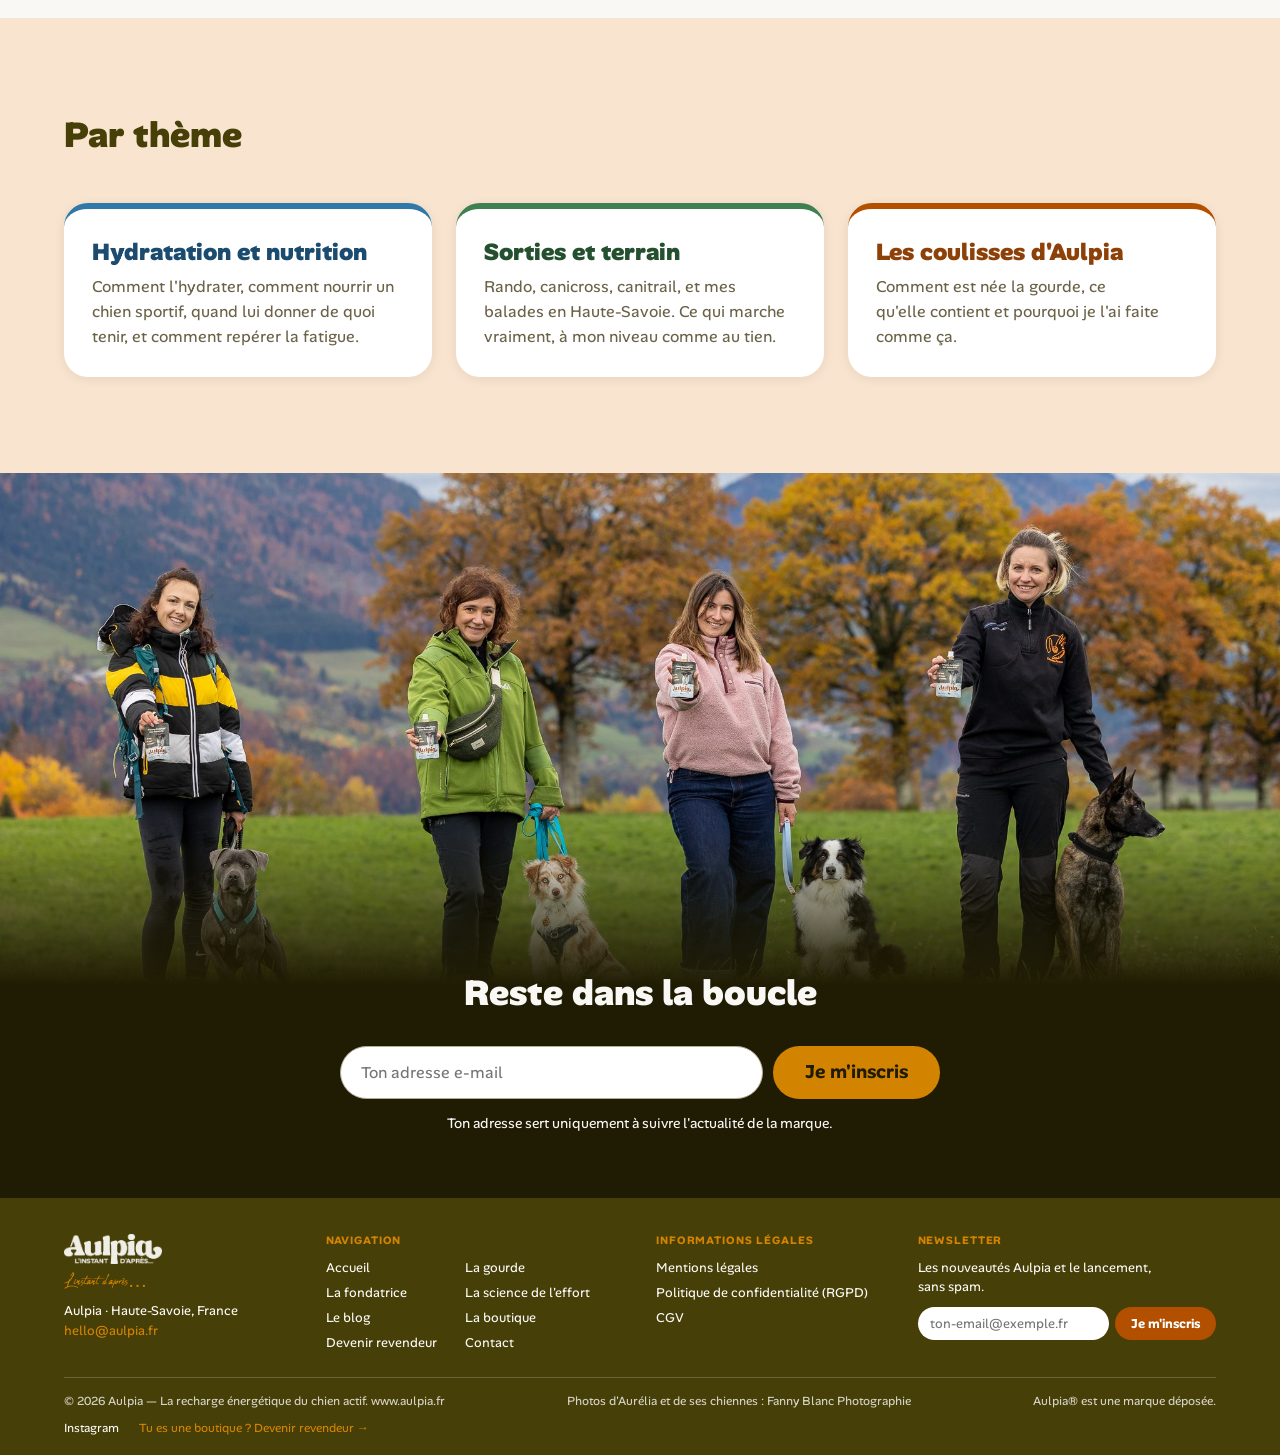
==== commit e5609d48: "Add files via upload" ====
--- a/blog/index.html
+++ b/blog/index.html
@@ -73,7 +73,7 @@
           </div>
         </a>
         <a class="card theme-terrain" href="/blog/sac-rando-chien-checklist/" style="color:inherit">
-          <img class="card__img" src="../images/blog-sac-rando-card.jpg" alt="Aurélia et son chien sur une crête de montagne enneigée, face à un large panorama sur les Alpes" style="object-position:55% 80%" loading="lazy">
+          <img class="card__img" src="../images/blog-sac-rando-card.jpg" alt="Une femme accroupie range une gourde Aulpia dans un sac à dos, à côté d'une gourde isotherme jaune et d'un harnais pour chien" style="object-position:center 40%" loading="lazy">
           <div class="card__body">
             <span class="eyebrow">Sorties et terrain</span>
             <h3>Sac de rando pour chien&nbsp;: la check-list complète</h3>
@@ -107,12 +107,14 @@
     </div>
   </section>
 
-  <section class="section section--dark on-dark" id="newsletter" style="position:relative;overflow:hidden">
-    <div class="icon-watermark" aria-hidden="true"></div>
+  <style>
+    .nl-photo{position:relative;overflow:hidden;isolation:isolate;padding-top:39vw;padding-bottom:64px}
+    .nl-photo::before{content:"";position:absolute;left:0;right:0;top:0;height:40vw;z-index:-1;background:linear-gradient(180deg,rgba(32,28,4,0) 0,rgba(32,28,4,0) 28vw,var(--olive-800) 40vw),url('../images/blog-newsletter-groupe.jpg') 0 -14vw/100% auto no-repeat}
+  </style>
+  <section class="section section--dark on-dark nl-photo" id="newsletter">
     <div class="narrow center reveal" style="position:relative">
       <h2>Reste dans la boucle</h2>
-      <p class="lead">Un mail quand un nouvel article sort. Pas plus, promis.</p>
-      <form class="signup__form" method="POST" action="https://206670fb.sibforms.com/serve/[base64]" target="_blank" data-brevo data-thanks="Merci, c'est noté ! Tu seras prévenu·e à chaque nouvel article." data-thanks-class="signup__thanks" style="margin-top:32px">
+      <form class="signup__form" method="POST" action="https://206670fb.sibforms.com/serve/[base64]" target="_blank" data-brevo data-thanks="Merci, c'est noté ! Tu suivras l'actualité d'Aulpia." data-thanks-class="signup__thanks" style="margin-top:32px">
         <label class="sr-only" for="blog-email">Ton adresse e-mail</label>
         <div class="signup__row">
           <input class="signup__input" id="blog-email" type="email" name="EMAIL" autocomplete="email" placeholder="Ton adresse e-mail" required>
@@ -121,7 +123,7 @@
           <button class="btn" type="submit">Je m'inscris</button>
         </div>
       </form>
-      <p class="caption" style="margin-top:14px">Ton adresse sert uniquement à te prévenir des nouveaux articles.</p>
+      <p class="caption" style="margin-top:14px">Ton adresse sert uniquement à suivre l'actualité de la marque.</p>
     </div>
   </section>
 
--- a/css/aulpia.css
+++ b/css/aulpia.css
@@ -454,6 +454,11 @@
 .hero-light--passerelle .hero-light__bg{right:-30%}
 @media (max-width:760px){.hero-light--passerelle .hero-light__bg{right:0;background-position:42% 40%!important}}
 
+/* Hero clair : photo calée à droite, fondue vers la crème à gauche */
+.hero-light--droite .hero-light__bg{left:38%;right:0;background-position:22% 40%;-webkit-mask-image:linear-gradient(90deg,transparent 0,#000 16%);mask-image:linear-gradient(90deg,transparent 0,#000 16%)}
+.hero-light--droite .hero-light__shade{background:linear-gradient(90deg,rgba(249,248,245,.92) 0%,rgba(249,248,245,.78) 30%,rgba(249,248,245,0) 52%)}
+@media (max-width:760px){.hero-light--droite .hero-light__bg{left:0;-webkit-mask-image:none;mask-image:none;background-position:38% 40%!important}.hero-light--droite .hero-light__shade{background:rgba(249,248,245,.8)}}
+
 
 /* Accueil — fonds de section chauds */
 .section--terracotta{background:var(--terracotta)}
@@ -483,3 +488,18 @@
 .checklist{list-style:none;margin:24px 0 0;padding:0;display:grid;gap:12px}
 .checklist li{position:relative;padding-left:30px;font-size:var(--fs-body);font-weight:700}
 .checklist li::before{content:'';position:absolute;left:0;top:.2em;width:18px;height:18px;border-radius:50%;background:var(--miel)}
+/* La gourde — hero : photo de la gourde sur son banc (cadrage d'origine), texte à gauche */
+.hero-home--banc{min-height:62.5vw}
+.hero-home--banc .hero-home__bg{top:0;height:100%;background-size:112% auto;background-position:0% 100%;background-repeat:no-repeat}
+.hero-home--banc .hero-home__inner{max-width:none;padding-left:4vw}
+.hero-home--banc .hero-home__text{max-width:420px}
+.hero-home--banc .hero-home__shade{background:linear-gradient(90deg,rgba(24,28,4,0.62) 0%,rgba(24,28,4,0.45) 30%,rgba(24,28,4,0) 46%)}
+@media (max-width:1100px){.hero-home--banc{min-height:0}.hero-home--banc .hero-home__bg{background-size:cover;background-position:center bottom}.hero-home--banc .hero-home__inner{padding-left:var(--gutter)}.hero-home--banc .hero-home__text{max-width:560px}.hero-home--banc .hero-home__shade{background:rgba(24,28,4,0.55)}}
+
+/* Accueil — hero : la chienne en entier, texte à gauche */
+.hero-home--chienne{min-height:62.5vw}
+.hero-home--chienne .hero-home__bg{top:0;height:100%;background-size:110% auto;background-position:0% 60%;background-repeat:no-repeat}
+.hero-home--chienne .hero-home__inner{max-width:none;padding-left:4vw}
+.hero-home--chienne .hero-home__text{max-width:440px}
+.hero-home--chienne .hero-home__shade{background:linear-gradient(90deg,rgba(24,28,4,0.6) 0%,rgba(24,28,4,0.42) 32%,rgba(24,28,4,0) 48%)}
+@media (max-width:1100px){.hero-home--chienne{min-height:0}.hero-home--chienne .hero-home__bg{background-size:cover;background-position:46% center}.hero-home--chienne .hero-home__inner{padding-left:var(--gutter)}.hero-home--chienne .hero-home__text{max-width:560px}.hero-home--chienne .hero-home__shade{background:rgba(24,28,4,0.55)}}
